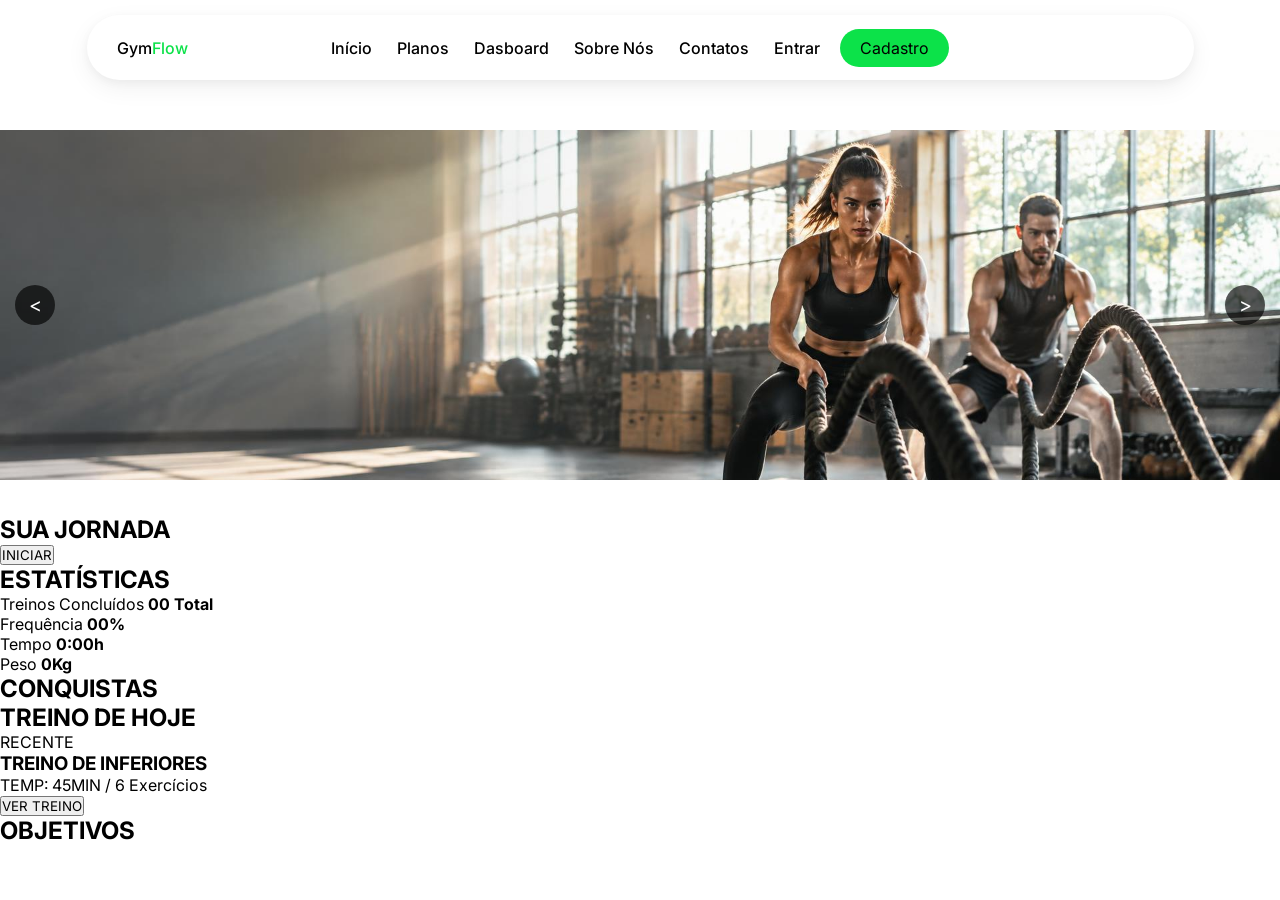
==== index.html @ 6b24e141 "Add files via upload" ====
<!DOCTYPE html>
<html lang="pt-br">
<head>
    <meta charset="UTF-8">
    <meta name="viewport" content="width=device-width, initial-scale=1.0">
    <link rel="stylesheet" href="style.css">
    <title>GymFlow</title>
</head>
<body>
    <header class="container">
        <div class="navbar">

            <div class="logo">
                Gym<span>Flow</span>
            </div>

            <div class="nav-links">
                <ul>
                    <li>Início</li>
                    <li>Planos</li>
                    <li>Dasboard</li>
                    <li>Sobre Nós</li>
                    <li>Contatos</li>

                    <div class="button">
                        <button class="btn" onclick="irPara('login.html')">Entrar</button>
                        <button class="btn-global" onclick="irPara('cadastro.html')">Cadastro</button>
                    </div>
                </ul>
            </div>
        </div>
    </header>

   


<section class="area-carrossel">

    <div class="carrossel">

        <div class="janela-carrossel">

            <div class="faixa-carrossel">

                <!-- BANNER 1 -->
                <article class="slide-carrossel" id="banner1">

                    <img src="Banner 1.jpg" alt="Banner 1">

                    <a href="#banner4" class="seta esquerda">&lt;</a>
                    <a href="#banner2" class="seta direita">&gt;</a>

                </article>

                <!-- BANNER 2 -->
                <article class="slide-carrossel" id="banner2">

                    <img src="Banner 2.jpg" alt="Banner 2">

                    <a href="#banner1" class="seta esquerda">&lt;</a>
                    <a href="#banner3" class="seta direita">&gt;</a>

                </article>

                <!-- BANNER 3 -->
                <article class="slide-carrossel" id="banner3">

                    <img src="Banner 3.jpg" alt="Banner 3">

                    <a href="#banner2" class="seta esquerda">&lt;</a>
                    <a href="#banner4" class="seta direita">&gt;</a>

                </article>

                <!-- BANNER 4 -->
                <article class="slide-carrossel" id="banner4">

                    <img src="Banner 4.jpg" alt="Banner 4">

                    <a href="#banner3" class="seta esquerda">&lt;</a>
                    <a href="#banner1" class="seta direita">&gt;</a>

                </article>

            </div>

        </div>

    </div>

</section>









<main class="area-principal">

    <section class="card-jornada">

        <div class="cabecalho-card">
            <h2>SUA JORNADA</h2>
        </div>

        <div class="conteudo-jornada">

            <div class="linha-progresso">
                <span class="etapa"></span>
                <span class="etapa"></span>
                <span class="etapa"></span>
                <span class="etapa"></span>
                <span class="etapa"></span>
            </div>

            <button class="botao-iniciar">INICIAR</button>

        </div>

    </section>


    <div class="grade-cards">

       
        <section class="card-estatisticas">

            <div class="cabecalho-card">
                <h2>ESTATÍSTICAS</h2>
            </div>

            <div class="conteudo-estatisticas">

                <div class="informacao-estatistica">
                    <span>Treinos Concluídos</span>
                    <strong>00 Total</strong>
                </div>

                <div class="informacao-estatistica">
                    <span>Frequência</span>
                    <strong>00%</strong>
                </div>

                <div class="informacao-estatistica">
                    <span>Tempo</span>
                    <strong>0:00h</strong>
                </div>

                <div class="informacao-estatistica">
                    <span>Peso</span>
                    <strong>0Kg</strong>
                </div>

            </div>

        </section>


       
        <section class="card-conquistas">

            <div class="cabecalho-card">
                <h2>CONQUISTAS</h2>
            </div>

            <div class="conteudo-conquistas">

                <span class="conquista"></span>
                <span class="conquista"></span>
                <span class="conquista"></span>
                <span class="conquista"></span>
                <span class="conquista"></span>
                <span class="conquista"></span>

            </div>

        </section>


        
        <section class="card-treino">

            <div class="cabecalho-card">
                <h2>TREINO DE HOJE</h2>
                <span class="etiqueta-recente">RECENTE</span>
            </div>

            <div class="conteudo-treino">

                <span class="icone-treino"></span>

                <h3>TREINO DE INFERIORES</h3>

                <p>TEMP: 45MIN / 6 Exercícios</p>

                <button class="botao-treino">VER TREINO</button>

            </div>

        </section>


        
        <section class="card-objetivos">

            <div class="cabecalho-card">
                <h2>OBJETIVOS</h2>
            </div>

            <div class="conteudo-objetivos">

            </div>

        </section>

    </div>

</main>








    <script src="script.js"></script>
</body>
</html>
---- style.css ----
@import url('https://fonts.googleapis.com/css2?family=Inter:ital,opsz,wght@0,14..32,100..900;1,14..32,100..900&display=swap');

* {
    margin: 0;
    padding: 0;
    box-sizing: border-box;
    font-family: 'Inter', sans-serif;
}

body {
    background-color: white;
}

.container {
    width: 100%;
    padding: 15px 25px;
    white-space: nowrap;
}

/* BARRA DE NAVEGAÇÃO*/

.navbar {
    width: 90%;
    justify-content: center;
    max-width: 1200px;
    min-height: 65px;
    margin: 0 auto;
    padding: 10px 30px;
    display: grid;
    grid-template-columns: 1fr auto 1fr;
    background-color: white;
    align-items: center;
    border: none;
    border-radius: 40px;   
    box-shadow:
        0 3px 10px rgba(0, 0, 0, 0.04),
        0 8px 25px rgba(0, 0, 0, 0.06);
    gap: 30px;

}

.nav-links {
    justify-self: center;
}

.nav-links ul {
    display: flex;
    justify-content: center;
    align-items: center;
    gap: 25px;
    list-style: none;
    font-weight: 500;
    cursor: pointer;
    margin: 0;
    padding: 0;
}

.nav-links a {
    text-decoration: none;
    color: black;
}

.logo {
    font-weight: 500;
    justify-self: start;
    margin: 0;
}

.logo span {
    color: #0ce249;
}

.button {
    display: flex;
    align-items: center;
    justify-self: end;
    gap: 20px;
}

.btn {
    border: none;
    background-color: white;
    font-size: 16px;
    font-weight: 500;
    cursor: pointer;
}

.btn-global {
    background-color: #0ce249;
    border: none;
    padding: 9px 20px;
    border-radius: 20px;
    font-size: 16px;
    cursor: pointer;
}

/* TABLETS */
@media (max-width: 992px) {

    .navbar {
        width: 94%;
        padding: 10px 18px;
    }

    .nav-links ul {
        gap: 15px;
        font-size: 14px;
    }

    .button {
        gap: 12px;
    }

    .btn,
    .btn-global {
        font-size: 14px;
    }

}

/* MOBILE */
@media (max-width: 768px) {

    .navbar {
        width: 95%;
        grid-template-columns: 1fr auto;
        gap: 10px;
        padding: 12px 16px;
    }

    .nav-links {
        grid-column: 1 / -1;
        grid-row: 2;
        width: 100%;
    }

    .nav-links ul {
        justify-content: center;
        flex-wrap: wrap;
        gap: 15px;
        font-size: 13px;
    }

    .button {
        grid-column: 2;
        grid-row: 1;
        gap: 10px;
    }

    .btn,
    .btn-global {
        font-size: 13px;
    }

    .btn-global {
        padding: 8px 14px;
    }

}



/* CARROSEL */

.area-carrossel {
    width: 100%;
    max-width: none;
    margin: 0;
    padding: 0;
    box-sizing: border-box;
}


.carrossel {
    width: 100%;
    max-width: none;
    height: 350px;
    margin: 35px 0;
    padding: 0;
    position: relative;
    overflow: hidden;
    box-sizing: border-box;
}


.janela-carrossel {
    width: 100%;
    height: 100%;

    margin: 0;
    padding: 0;

    overflow-x: auto;
    overflow-y: hidden;

    scroll-snap-type: x mandatory;
    scroll-behavior: smooth;

    scrollbar-width: none;
    box-sizing: border-box;
}

.janela-carrossel::-webkit-scrollbar {
    display: none;
}



.faixa-carrossel {
    display: flex;
    flex-flow: row nowrap;

    width: 100%;
    height: 100%;

    gap: 0;

    margin: 0;
    padding: 0;

    box-sizing: border-box;
}



.slide-carrossel {
    position: relative;

    flex: 0 0 100%;
    min-width: 100%;

    height: 100%;

    margin: 0;
    padding: 0;

    scroll-snap-align: start;

    box-sizing: border-box;
}



.slide-carrossel img {
    display: block;

    width: 100%;
    height: 100%;

    margin: 0;
    padding: 0;

    object-fit: cover;
    object-position: center 5%;

    box-sizing: border-box;
}


.seta {
    position: absolute;

    top: 50%;
    transform: translateY(-50%);

    width: 40px;
    height: 40px;

    display: flex;
    align-items: center;
    justify-content: center;

    border-radius: 50%;

    background: rgba(0, 0, 0, 0.65);

    color: #FFFFFF;
    text-decoration: none;

    font-size: 20px;

    z-index: 2;
}

.esquerda {
    left: 15px;
}

.direita {
    right: 15px;
}



@media screen and (max-width: 768px) {

    .carrossel {
        height: 260px;
        margin: 25px 0;
    }

}



@media screen and (max-width: 480px) {

    .carrossel {
        height: 200px;
        margin: 20px 0;

        border-radius: 0;
    }

    .seta {
        width: 32px;
        height: 32px;

        font-size: 16px;
    }

    .esquerda {
        left: 10px;
    }

    .direita {
        right: 10px;
    }

}
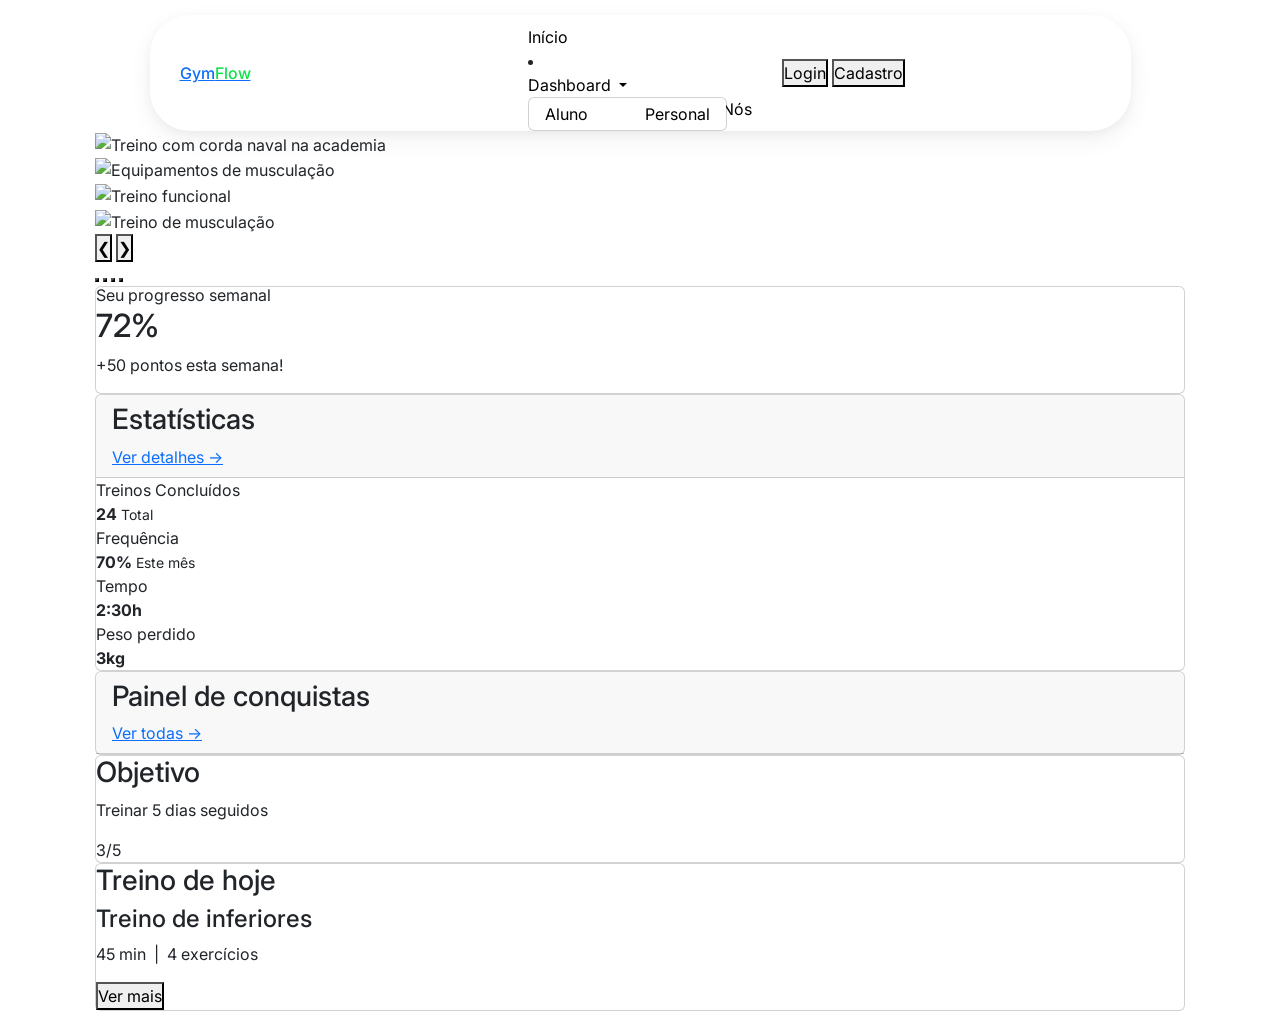
==== commit 08cf9a86: "Refactor index.html for improved structure and styling Updated HTML structure and added Bootstrap li" ====
--- a/index.html
+++ b/index.html
@@ -1,88 +1,115 @@
 <!DOCTYPE html>
-<html lang="pt-br">
+<html lang="pt-BR">
 <head>
-    <meta charset="UTF-8">
-    <meta name="viewport" content="width=device-width, initial-scale=1.0">
-    <link rel="stylesheet" href="style.css">
-    <title>GymFlow</title>
+  <meta charset="UTF-8" />
+  <meta name="viewport" content="width=device-width, initial-scale=1.0" />
+  <title>GymFlow</title>
+  <link rel="preconnect" href="https://fonts.googleapis.com">
+  <link rel="preconnect" href="https://fonts.gstatic.com" crossorigin>
+  <link href="https://cdn.jsdelivr.net/npm/bootstrap@5.0.2/dist/css/bootstrap.min.css" rel="stylesheet" integrity="sha384-EVSTQN3/azprG1Anm3QDgpJLIm9Nao0Yz1ztcQTwFspd3yD65VohhpuuCOmLASjC" crossorigin="anonymous">
+  <link href="https://fonts.googleapis.com/css2?family=Inter:wght@400;500;600;700&display=swap" rel="stylesheet">
+  <script src="https://cdn.jsdelivr.net/npm/bootstrap@5.0.2/dist/js/bootstrap.bundle.min.js" integrity="sha384-MrcW6ZMFYlzcLA8Nl+NtUVF0sA7MsXsP1UyJoMp4YLEuNSfAP+JcXn/tWtIaxVXM" crossorigin="anonymous"></script>
+  <link rel="stylesheet" href="style.css"/>
 </head>
 <body>
-    <header class="container">
-        <div class="navbar">
-
-            <div class="logo">
-                Gym<span>Flow</span>
-            </div>
-
-            <div class="nav-links">
-                <ul>
-                    <li>Início</li>
-                    <li>Planos</li>
-                    <li>Dasboard</li>
-                    <li>Sobre Nós</li>
-                    <li>Contatos</li>
-
-                    <div class="button">
-                        <button class="btn" onclick="irPara('login.html')">Entrar</button>
-                        <button class="btn-global" onclick="irPara('cadastro.html')">Cadastro</button>
-                    </div>
-                </ul>
-            </div>
+  <div class="container">
+    
+    <header class="navbar">
+      <a href="#" class="logo">Gym<span>Flow</span></a>
+            <nav class="nav-links" id="navLinks">
+
+                <a href="#" class="active">Início</a>
+
+                <li class="nav-item dropdown">
+                    <a class="nav-link dropdown-toggle"
+                    href="#"
+                    id="navbarDropdownMenuLink"
+                    role="button"
+                    data-bs-toggle="dropdown"
+                    aria-expanded="false">
+                        Dashboard
+                    </a>
+
+                    <ul class="dropdown-menu list-unstyled" aria-labelledby="navbarDropdownMenuLink">
+                        <li>
+                            <a class="dropdown-item" href="#">Aluno</a>
+                        </li>
+
+                        <li>
+                            <a class="dropdown-item" href="#">Personal</a>
+                        </li>
+                    </ul>
+                </li>
+
+                <a href="#">Progresso</a>
+                <a href="#">Contato</a>
+                <a href="#">Sobre Nós</a>
+
+            </nav>
+      
+     
+
+      <div class="tabs">
+            <button type="button" class="tab-btn active" id="loginTab">
+                Login
+            </button>
+
+            <button type="button" class="tab-btn" id="cadastroTab">
+                Cadastro
+            </button>
+      </div>
+
+
+    </header>
+
+    <section class="banner-section" aria-label="Destaques">
+
+    <div class="carousel">
+
+        <div class="carousel-track" id="carouselTrack">
+
+            <div class="carousel-slide">
+                <img src="https://images.unsplash.com/photo-1517836357463-d25dfeac3438?auto=format&fit=crop&w=1400&q=80"
+                    alt="Treino com corda naval na academia">
+            </div>
+
+            <div class="carousel-slide">
+                <img src="https://images.unsplash.com/photo-1534438327276-14e5300c3a48?auto=format&fit=crop&w=1400&q=80"
+                    alt="Equipamentos de musculação">
+            </div>
+
+            <div class="carousel-slide">
+                <img src="https://images.unsplash.com/photo-1571019614242-c5c5dee9f50b?auto=format&fit=crop&w=1400&q=80"
+                    alt="Treino funcional">
+            </div>
+
+            <div class="carousel-slide">
+                <img src="https://images.unsplash.com/photo-1581009146145-b5ef050c2e1e?auto=format&fit=crop&w=1400&q=80"
+                    alt="Treino de musculação">
+            </div>
+
         </div>
-    </header>
-
-   
-
-
-<section class="area-carrossel">
-
-    <div class="carrossel">
-
-        <div class="janela-carrossel">
-
-            <div class="faixa-carrossel">
-
-                <!-- BANNER 1 -->
-                <article class="slide-carrossel" id="banner1">
-
-                    <img src="Banner 1.jpg" alt="Banner 1">
-
-                    <a href="#banner4" class="seta esquerda">&lt;</a>
-                    <a href="#banner2" class="seta direita">&gt;</a>
-
-                </article>
-
-                <!-- BANNER 2 -->
-                <article class="slide-carrossel" id="banner2">
-
-                    <img src="Banner 2.jpg" alt="Banner 2">
-
-                    <a href="#banner1" class="seta esquerda">&lt;</a>
-                    <a href="#banner3" class="seta direita">&gt;</a>
-
-                </article>
-
-                <!-- BANNER 3 -->
-                <article class="slide-carrossel" id="banner3">
-
-                    <img src="Banner 3.jpg" alt="Banner 3">
-
-                    <a href="#banner2" class="seta esquerda">&lt;</a>
-                    <a href="#banner4" class="seta direita">&gt;</a>
-
-                </article>
-
-                <!-- BANNER 4 -->
-                <article class="slide-carrossel" id="banner4">
-
-                    <img src="Banner 4.jpg" alt="Banner 4">
-
-                    <a href="#banner3" class="seta esquerda">&lt;</a>
-                    <a href="#banner1" class="seta direita">&gt;</a>
-
-                </article>
-
-            </div>
+
+        
+        <button class="carousel-btn prev" id="prevBtn" aria-label="Slide anterior">
+            &#10094;
+        </button>
+
+       
+        <button class="carousel-btn next" id="nextBtn" aria-label="Próximo slide">
+            &#10095;
+        </button>
+
+        
+        <div class="carousel-dots" id="carouselDots">
+
+            <button class="dot active" data-index="0" aria-label="Ir para slide 1"></button>
+
+            <button class="dot" data-index="1" aria-label="Ir para slide 2"></button>
+
+            <button class="dot" data-index="2" aria-label="Ir para slide 3"></button>
+
+            <button class="dot" data-index="3" aria-label="Ir para slide 4"></button>
 
         </div>
 
@@ -90,143 +117,106 @@
 
 </section>
 
-
-
-
-
-
-
-
-
-<main class="area-principal">
-
-    <section class="card-jornada">
-
-        <div class="cabecalho-card">
-            <h2>SUA JORNADA</h2>
-        </div>
-
-        <div class="conteudo-jornada">
-
-            <div class="linha-progresso">
-                <span class="etapa"></span>
-                <span class="etapa"></span>
-                <span class="etapa"></span>
-                <span class="etapa"></span>
-                <span class="etapa"></span>
-            </div>
-
-            <button class="botao-iniciar">INICIAR</button>
-
-        </div>
-
-    </section>
-
-
-    <div class="grade-cards">
-
+    
+    <main class="dashboard-content">
+      
+      <section class="top-grid">
+        
+        <article class="card card-green">
+          <p class="card-subtitle">Seu progresso semanal</p>
+          <h2 class="big-stat">72%</h2>
+          <div class="progress-bar-bg light">
+            <div class="progress-bar-fill white" style="width: 72%;"></div>
+          </div>
+          <p class="card-footer-text">+50 pontos esta semana!</p>
+        </article>
+
+        <article class="card card-white">
+          <div class="card-header">
+            <h3>Estatísticas</h3>
+            <a href="#" class="link-green">Ver detalhes &rarr;</a>
+          </div>
+          <div class="stats-grid">
+            <div class="stat-box">
+              <span class="stat-label">Treinos Concluídos</span>
+              <div class="stat-value-row">
+                <strong>24</strong>
+                <small>Total</small>
+              </div>
+            </div>
+            <div class="stat-box">
+              <span class="stat-label">Frequência</span>
+              <div class="stat-value-row">
+                <strong>70%</strong>
+                <small>Este mês</small>
+              </div>
+            </div>
+            <div class="stat-box">
+              <span class="stat-label">Tempo</span>
+              <div class="stat-value-row">
+                <strong>2:30h</strong>
+              </div>
+            </div>
+            <div class="stat-box">
+              <span class="stat-label">Peso perdido</span>
+              <div class="stat-value-row">
+                <strong>3kg</strong>
+              </div>
+            </div>
+          </div>
+        </article>
+
+      
+        <article class="card card-white">
+          <div class="card-header">
+            <h3>Painel de conquistas</h3>
+            <a href="#" class="link-green">Ver todas &rarr;</a>
+          </div>
+          <div class="badges-grid">
+            <div class="badge-circle" title="Conquista 1"></div>
+            <div class="badge-circle" title="Conquista 2"></div>
+            <div class="badge-circle" title="Conquista 3"></div>
+            <div class="badge-circle" title="Conquista 4"></div>
+            <div class="badge-circle" title="Conquista 5"></div>
+            <div class="badge-circle" title="Conquista 6"></div>
+          </div>
+        </article>
+      </section>
+
+      
+      <section class="bottom-grid">
        
-        <section class="card-estatisticas">
-
-            <div class="cabecalho-card">
-                <h2>ESTATÍSTICAS</h2>
-            </div>
-
-            <div class="conteudo-estatisticas">
-
-                <div class="informacao-estatistica">
-                    <span>Treinos Concluídos</span>
-                    <strong>00 Total</strong>
+        <article class="card card-white objective-card">
+          <h3>Objetivo</h3>
+          <div class="objective-body">
+            <div class="objective-icon-box"></div>
+            <div class="objective-info">
+              <p>Treinar 5 dias seguidos</p>
+              <div class="objective-progress-row">
+                <div class="progress-bar-bg gray">
+                  <div class="progress-bar-fill green" style="width: 60%;"></div>
                 </div>
-
-                <div class="informacao-estatistica">
-                    <span>Frequência</span>
-                    <strong>00%</strong>
-                </div>
-
-                <div class="informacao-estatistica">
-                    <span>Tempo</span>
-                    <strong>0:00h</strong>
-                </div>
-
-                <div class="informacao-estatistica">
-                    <span>Peso</span>
-                    <strong>0Kg</strong>
-                </div>
-
-            </div>
-
-        </section>
-
-
-       
-        <section class="card-conquistas">
-
-            <div class="cabecalho-card">
-                <h2>CONQUISTAS</h2>
-            </div>
-
-            <div class="conteudo-conquistas">
-
-                <span class="conquista"></span>
-                <span class="conquista"></span>
-                <span class="conquista"></span>
-                <span class="conquista"></span>
-                <span class="conquista"></span>
-                <span class="conquista"></span>
-
-            </div>
-
-        </section>
-
-
-        
-        <section class="card-treino">
-
-            <div class="cabecalho-card">
-                <h2>TREINO DE HOJE</h2>
-                <span class="etiqueta-recente">RECENTE</span>
-            </div>
-
-            <div class="conteudo-treino">
-
-                <span class="icone-treino"></span>
-
-                <h3>TREINO DE INFERIORES</h3>
-
-                <p>TEMP: 45MIN / 6 Exercícios</p>
-
-                <button class="botao-treino">VER TREINO</button>
-
-            </div>
-
-        </section>
-
-
-        
-        <section class="card-objetivos">
-
-            <div class="cabecalho-card">
-                <h2>OBJETIVOS</h2>
-            </div>
-
-            <div class="conteudo-objetivos">
-
-            </div>
-
-        </section>
-
-    </div>
-
-</main>
-
-
-
-
-
-
-
-
-    <script src="script.js"></script>
+                <span class="fraction">3/5</span>
+              </div>
+            </div>
+          </div>
+        </article>
+
+     
+        <article class="card card-white today-workout-card">
+          <h3>Treino de hoje</h3>
+          <div class="workout-banner">
+            <div class="workout-details">
+              <h4>Treino de inferiores</h4>
+              <p>45 min &nbsp;|&nbsp; 4 exercícios</p>
+            </div>
+            <button class="btn-ver-mais">Ver mais</button>
+          </div>
+        </article>
+      </section>
+    </main>
+  </div>
+
+  <script src="script.js"></script>
 </body>
-</html>+</html>
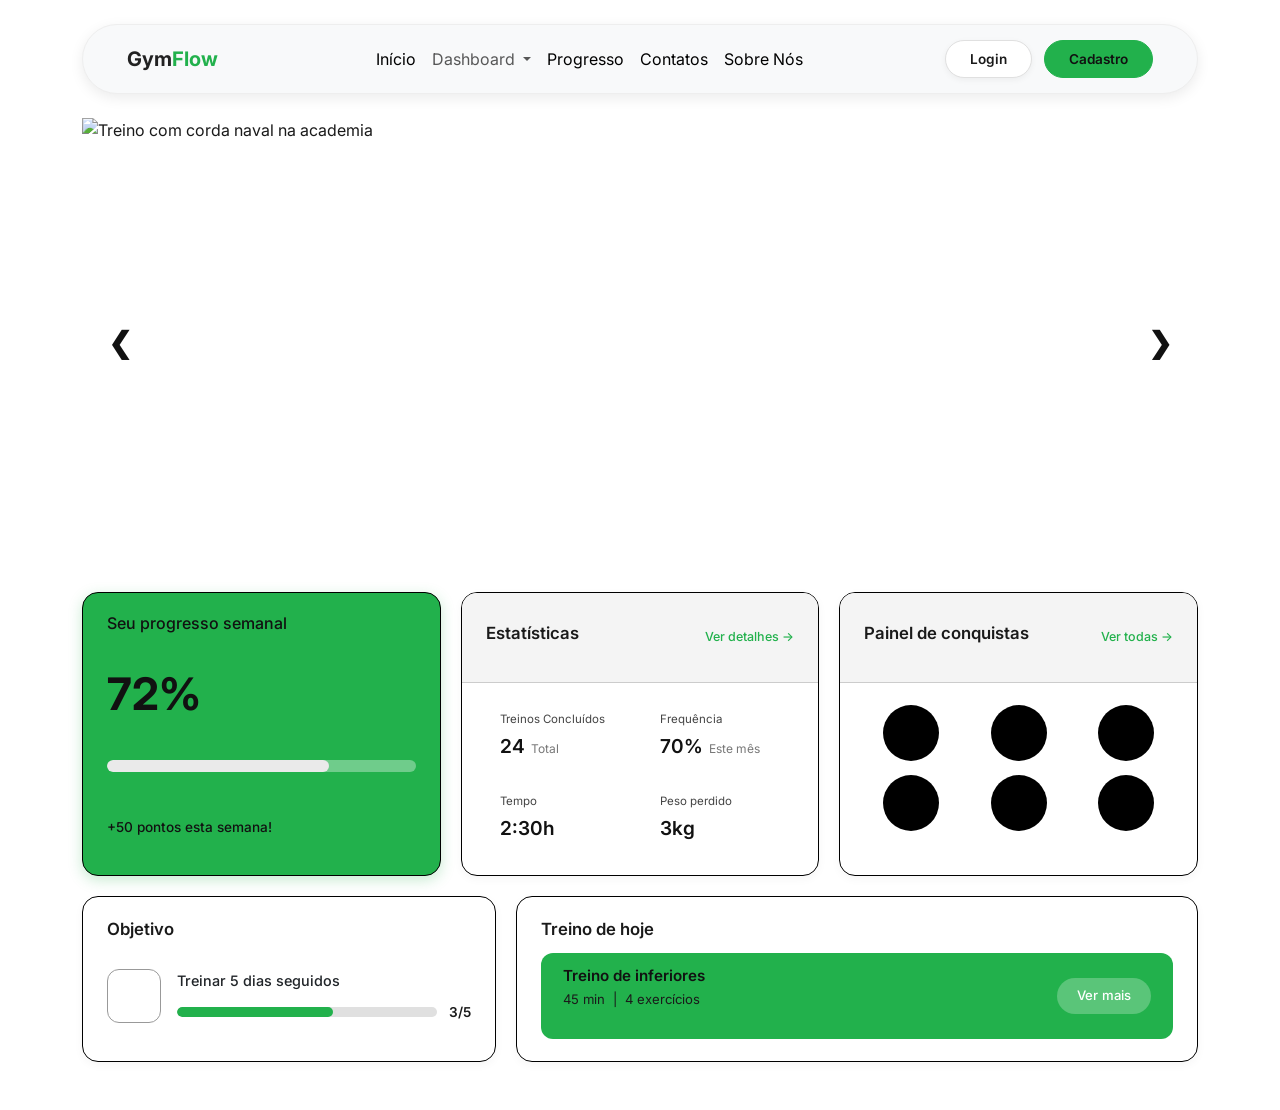
==== commit 9d64da2b: "Update index.html" ====
--- a/index.html
+++ b/index.html
@@ -1,4 +1,4 @@
-<!DOCTYPE html>
+  <!DOCTYPE html>
 <html lang="pt-BR">
 <head>
   <meta charset="UTF-8" />
@@ -13,53 +13,47 @@
 </head>
 <body>
   <div class="container">
-    
-    <header class="navbar">
-      <a href="#" class="logo">Gym<span>Flow</span></a>
-            <nav class="nav-links" id="navLinks">
-
-                <a href="#" class="active">Início</a>
-
-                <li class="nav-item dropdown">
-                    <a class="nav-link dropdown-toggle"
-                    href="#"
-                    id="navbarDropdownMenuLink"
-                    role="button"
-                    data-bs-toggle="dropdown"
-                    aria-expanded="false">
-                        Dashboard
-                    </a>
-
-                    <ul class="dropdown-menu list-unstyled" aria-labelledby="navbarDropdownMenuLink">
-                        <li>
-                            <a class="dropdown-item" href="#">Aluno</a>
-                        </li>
-
-                        <li>
-                            <a class="dropdown-item" href="#">Personal</a>
-                        </li>
-                    </ul>
-                </li>
-
-                <a href="#">Progresso</a>
-                <a href="#">Contato</a>
-                <a href="#">Sobre Nós</a>
-
-            </nav>
-      
-     
-
-      <div class="tabs">
-            <button type="button" class="tab-btn active" id="loginTab">
-                Login
+      <nav class="navbar navbar-expand-lg navbar-light bg-light">
+          <div class="container-fluid">
+            <a class="navbar-brand" href="#">
+                Gym<span>Flow</span>
+            </a>
+            <button class="navbar-toggler" type="button" data-bs-toggle="collapse" data-bs-target="#navbarNavDropdown" aria-controls="navbarNavDropdown" aria-expanded="false" aria-label="Toggle navigation">
+              <span class="navbar-toggler-icon"></span>
             </button>
-
-            <button type="button" class="tab-btn" id="cadastroTab">
-                Cadastro
-            </button>
-      </div>
-
-
+            <div class="collapse navbar-collapse" id="navbarNavDropdown">
+              <ul class="navbar-nav mx-auto">
+                <li class="nav-item">
+                  <a class="nav-link active" aria-current="page" href="#">Início</a>
+                </li>
+                 <li class="nav-item dropdown">
+                  <a class="nav-link dropdown-toggle" href="#" id="navbarDropdownMenuLink" role="button" data-bs-toggle="dropdown" aria-expanded="false">
+                    Dashboard
+                  </a>
+                  <ul class="dropdown-menu" aria-labelledby="navbarDropdownMenuLink">
+                    <li><a class="dropdown-item" href="#">Aluno</a></li>
+                    <li><a class="dropdown-item" href="#">Personal</a></li>
+                  </ul>
+                </li>
+                <li class="nav-item">
+                  <a class="nav-link active" aria-current="page" href="#">Progresso</a>
+                </li>
+                <li class="nav-item">
+                  <a class="nav-link active" aria-current="page" href="#">Contatos</a>
+                </li>
+                <li class="nav-item">
+                  <a class="nav-link active" aria-current="page" href="#">Sobre Nós</a>
+                </li>
+              </ul>
+
+              <div class="nav-buttons">
+                  <a href="login.html" class="btn btn-login">Login</a>
+                  <a href="cadastro.html" class="btn btn-signup">Cadastro</a>
+              </div>
+
+            </div>
+          </div>
+        </nav>
     </header>
 
     <section class="banner-section" aria-label="Destaques">
@@ -220,3 +214,4 @@
   <script src="script.js"></script>
 </body>
 </html>
+    
--- a/style.css
+++ b/style.css
@@ -1,330 +1,584 @@
 @import url('https://fonts.googleapis.com/css2?family=Inter:ital,opsz,wght@0,14..32,100..900;1,14..32,100..900&display=swap');
 
 * {
+    padding: 0;
     margin: 0;
-    padding: 0;
     box-sizing: border-box;
     font-family: 'Inter', sans-serif;
 }
 
+:root {
+    --primary-green: #22b14c;
+    --dark-green: #18963d;
+    --text-dark: #1a1a1a;
+    --text-muted: #666666;
+    --bg-page: #ffffff;
+    --bg-start: #e2e2e2;
+    --shadow-soft: 0 4px 12px rgba(0, 0, 0, 0.08);
+}
+
+* {
+  margin: 0;
+  padding: 0;
+  box-sizing: border-box;
+  font-family: 'Inter', sans-serif;
+}
+
 body {
-    background-color: white;
+    background-color: var(--bg-page);
+    color: var(--text-dark);
+    padding: 24px 16px 48px;
 }
 
 .container {
-    width: 100%;
-    padding: 15px 25px;
-    white-space: nowrap;
-}
-
-/* BARRA DE NAVEGAÇÃO*/
+    max-width: 1140px;
+    margin: 0 auto;
+}
 
 .navbar {
-    width: 90%;
-    justify-content: center;
-    max-width: 1200px;
-    min-height: 65px;
-    margin: 0 auto;
-    padding: 10px 30px;
-    display: grid;
-    grid-template-columns: 1fr auto 1fr;
-    background-color: white;
+    display: flex;
     align-items: center;
-    border: none;
-    border-radius: 40px;   
-    box-shadow:
-        0 3px 10px rgba(0, 0, 0, 0.04),
-        0 8px 25px rgba(0, 0, 0, 0.06);
-    gap: 30px;
-
-}
+    justify-content: space-between;
+    background: #ffffff;
+    padding: 14px 32px;
+    border-radius: 50px;
+    border: 1px solid #eeeeee;
+    box-shadow: 0 4px 14px rgba(0, 0, 0, 0.08);
+    margin-bottom: 24px;
+    margin-bottom: 24px;
+    flex-wrap: wrap;
+    gap: 16px;
+    
+}
+
+.navbar .logo,
+.navbar .logo:link,
+.navbar .logo:visited,
+.navbar .logo:hover,
+.navbar .logo:active {
+    text-decoration: none !important;
+    border-bottom: none !important;
+    box-shadow: none !important;
+    color: var(--text-dark);
+    font-weight: 700;
+}
+
+.navbar .logo span {
+    color: var(--primary-green);
+}
+
 
 .nav-links {
-    justify-self: center;
-}
-
-.nav-links ul {
-    display: flex;
-    justify-content: center;
+    display: flex;
     align-items: center;
     gap: 25px;
+}
+
+.nav-links > a,
+.nav-links .nav-link {
+    text-decoration: none;
+    color: var(--text-dark);
+    font-size: 15px;
+}
+
+
+.nav-links .nav-item {
     list-style: none;
-    font-weight: 500;
+    position: relative;
+}
+
+.nav-links .dropdown-menu {
+    min-width: 160px;
+    margin-top: 8px;
+    padding: 8px 0;
+    border: none;
+    border-radius: 10px;
+    box-shadow: 0 8px 20px rgba(0, 0, 0, 0.10);
+    background: white;
+}
+
+.nav-links .dropdown-item {
+    padding: 10px 16px;
+    color: var(--text-dark);
+    text-decoration: none;
+}
+
+.nav-links .dropdown-item:hover {
+    background: #f1f8f3;
+    color: var(--primary-green);
+}
+
+.nav-links a:hover,
+.nav-links a:active {
+    color: var(--primary-green);
+}
+
+.navbar-brand {
+    font-weight: 700;
+    color: #222222;
+}
+
+.navbar-brand span {
+    color: var(--primary-green);
+}
+
+.auth-buttons {
+  display: flex;
+  gap: 12px;
+}
+
+.nav-buttons {
+    display: flex;
+    align-items: center;
+    gap: 12px;
+}
+
+.btn {
+    padding: 8px 24px;
+    border-radius: 25px;
+    font-size: 0.85rem;
+    font-weight: 600;
     cursor: pointer;
-    margin: 0;
-    padding: 0;
-}
-
-.nav-links a {
+    transition: all 0.2s ease;
     text-decoration: none;
-    color: black;
-}
-
-.logo {
-    font-weight: 500;
-    justify-self: start;
-    margin: 0;
-}
-
-.logo span {
-    color: #0ce249;
-}
-
-.button {
+}
+
+
+.btn-login {
+    background: #ffffff;
+    color: var(--text-dark);
+    border: 1px solid #e0e0e0;
+    box-shadow: 0 2px 6px rgba(0, 0, 0, 0.05);
+}
+
+.btn-login:hover {
+    background: #f7f7f7;
+}
+
+.btn-signup {
+    background: var(--primary-green);
+    color: #111111;
+    border: 1px solid var(--primary-green);
+}
+
+.btn-signup:hover {
+    background: var(--dark-green);
+    color: #ffffff;
+}
+
+.banner-section {
+  margin-bottom: 24px;
+}
+
+.carousel {
+    position: relative;
+    overflow: hidden;
+    width: 100%;
+}
+
+.carousel-track {
+    display: flex;
+    width: 100%;
+    transition: transform 0.5s ease-in-out;
+}
+
+.carousel-slide {
+    min-width: 100%;
+    flex: 0 0 100%;
+}
+
+.carousel-slide img {
+    width: 100%;
+    height: 450px;
+    display: block;
+    object-fit: cover;
+    object-position: center 32%;
+}
+
+.carousel-btn {
+  position: absolute;
+  top: 50%;
+  transform: translateY(-50%);
+  background: transparent;
+  border: none;
+  color: #111111;
+  font-size: 1.8rem;
+  font-weight: bold;
+  cursor: pointer;
+  padding: 10px 16px;
+  z-index: 10;
+  transition: opacity 0.2s, transform 0.2s;
+  text-shadow: 0 0 8px rgba(255, 255, 255, 0.7);
+}
+
+.carousel-btn:hover {
+  transform: translateY(-50%) scale(1.15);
+}
+
+.carousel-btn.prev {
+  left: 10px;
+}
+
+.carousel-btn.next {
+  right: 10px;
+}
+
+.carousel-dots {
+  position: absolute;
+  bottom: 12px;
+  left: 50%;
+  transform: translateX(-50%);
+  display: flex;
+  gap: 8px;
+  z-index: 10;
+}
+
+.dot {
+  width: 9px;
+  height: 9px;
+  border-radius: 50%;
+  border: none;
+  background-color: rgba(255, 255, 255, 0.5);
+  cursor: pointer;
+  transition: background-color 0.3s, transform 0.2s;
+}
+
+.dot.active {
+  background-color: #ffffff;
+  transform: scale(1.15);
+}
+
+
+.dashboard-content {
+  display: flex;
+  flex-direction: column;
+  gap: 20px;
+}
+
+.top-grid {
+  display: grid;
+  grid-template-columns: repeat(3, 1fr);
+  gap: 20px;
+}
+
+.bottom-grid {
+  display: grid;
+  grid-template-columns: 1fr 1.65fr;
+  gap: 20px;
+}
+
+.card {
+  border: 1px solid #000000;
+  border-radius: 16px;
+  padding: 22px 24px;
+}
+
+.card-white {
+    background-color: #ffffff;
+    border: 1px solid #000000;
+    box-shadow: 0 3px 10px rgba(0, 0, 0, 0.04);
+    overflow: hidden;
+}
+
+.card-header {
     display: flex;
     align-items: center;
-    justify-self: end;
-    gap: 20px;
-}
-
-.btn {
-    border: none;
-    background-color: white;
-    font-size: 16px;
-    font-weight: 500;
-    cursor: pointer;
-}
-
-.btn-global {
-    background-color: #0ce249;
-    border: none;
-    padding: 9px 20px;
+    justify-content: space-between;
+
+    margin: -22px -24px 18px;
+    padding: 0 24px;
+    height: 90px;
+
+    background-color: #f4f4f4;
+    border-bottom: 1px solid #cccccc;
+
+    border-radius: 16px 16px 0 0;
+    box-sizing: border-box;
+}
+
+.card h3 {
+  font-size: 1.05rem;
+  font-weight: 600;
+  color: var(--text-dark);
+}
+
+.link-green {
+  font-size: 0.78rem;
+  color: var(--primary-green);
+  text-decoration: none;
+  font-weight: 500;
+}
+
+.link-green:hover {
+  text-decoration: underline;
+}
+
+.card-green {
+  background-color: var(--primary-green);
+  color: #111111;
+  display: flex;
+  flex-direction: column;
+  justify-content: space-between;
+  box-shadow: 0 4px 14px rgba(34, 177, 76, 0.25);
+}
+
+.card-subtitle {
+  font-size: 1rem;
+  font-weight: 500;
+}
+
+.big-stat {
+  font-size: 2.8rem;
+  font-weight: 700;
+  margin: 8px 0 14px;
+  line-height: 1;
+}
+
+.progress-bar-bg {
+  width: 100%;
+  height: 12px;
+  border-radius: 999px;
+  overflow: hidden;
+}
+
+.progress-bar-bg.light {
+  background-color: rgba(255, 255, 255, 0.35);
+}
+
+.progress-bar-fill.white {
+  height: 100%;
+  background-color: #eaeaea;
+  border-radius: 999px;
+}
+
+.card-footer-text {
+  font-size: 0.85rem;
+  margin-top: 16px;
+  font-weight: 500;
+}
+
+
+.stats-grid {
+  display: grid;
+  grid-template-columns: repeat(2, 1fr);
+  gap: 12px;
+}
+
+.stat-box {
+  background-color: var(--bg-stat);
+  border-radius: 10px;
+  padding: 10px 14px;
+}
+
+.stat-label {
+  display: block;
+  font-size: 0.72rem;
+  color: #444444;
+  margin-bottom: 4px;
+}
+
+.stat-value-row {
+  display: flex;
+  align-items: baseline;
+  gap: 6px;
+}
+
+.stat-value-row strong {
+  font-size: 1.2rem;
+  font-weight: 600;
+  color: #111111;
+}
+
+.stat-value-row small {
+  font-size: 0.75rem;
+  color: #777777;
+}
+
+
+.badges-grid {
+  display: grid;
+  grid-template-columns: repeat(3, 1fr);
+  gap: 14px;
+  justify-items: center;
+  align-items: center;
+  padding-top: 4px;
+}
+
+.badge-circle {
+  width: 56px;
+  height: 56px;
+  border-radius: 50%;
+  background-color: black;
+  transition: transform 0.2s, background-color 0.2s;
+}
+
+.badge-circle:hover {
+  transform: scale(1.06);
+  background-color: #d5d5d5;
+}
+
+
+.objective-card h3 {
+  margin-bottom: 14px;
+}
+
+.objective-body {
+  display: flex;
+  align-items: center;
+  gap: 16px;
+}
+
+.objective-icon-box {
+  width: 54px;
+  height: 54px;
+  border: 1.5px solid #999999;
+  border-radius: 12px;
+  flex-shrink: 0;
+}
+
+.objective-info {
+  flex: 1;
+}
+
+.objective-info p {
+  font-size: 0.9rem;
+  font-weight: 500;
+  margin-bottom: 10px;
+}
+
+.objective-progress-row {
+  display: flex;
+  align-items: center;
+  gap: 12px;
+}
+
+.progress-bar-bg.gray {
+  background-color: #e0e0e0;
+  height: 10px;
+}
+
+.progress-bar-fill.green {
+  height: 100%;
+  background-color: var(--primary-green);
+  border-radius: 999px;
+}
+
+.fraction {
+  font-size: 0.85rem;
+  font-weight: 600;
+  color: var(--text-dark);
+}
+
+
+.today-workout-card h3 {
+  margin-bottom: 14px;
+}
+
+.workout-banner {
+  background-color: var(--primary-green);
+  border-radius: 12px;
+  padding: 14px 22px;
+  display: flex;
+  align-items: center;
+  justify-content: space-between;
+  gap: 16px;
+}
+
+.workout-details h4 {
+  font-size: 0.95rem;
+  font-weight: 600;
+  color: #111111;
+  margin-bottom: 4px;
+}
+
+.workout-details p {
+  font-size: 0.82rem;
+  color: #1a1a1a;
+}
+
+.btn-ver-mais {
+  background-color: rgba(255, 255, 255, 0.25);
+  color: #ffffff;
+  border: none;
+  padding: 8px 20px;
+  border-radius: 20px;
+  font-size: 0.82rem;
+  font-weight: 500;
+  cursor: pointer;
+  transition: background-color 0.2s;
+}
+
+.btn-ver-mais:hover {
+  background-color: rgba(255, 255, 255, 0.4);
+}
+
+.objective-body {
+    display: flex;
+    align-items: center;
+    gap: 16px;
+}
+
+.objective-info {
+    flex: 1;
+}
+
+.workout-banner {
+    display: flex;
+    align-items: center;
+    justify-content: space-between;
+}
+
+.objective-card,
+.today-workout-card {
+    display: flex;
+    flex-direction: column;
+}
+
+.objective-body,
+.workout-banner {
+    margin-top: auto;
+    margin-bottom: auto;
+}
+
+@media (max-width: 960px) {
+  .top-grid {
+    grid-template-columns: 1fr;
+  }
+
+  .bottom-grid {
+    grid-template-columns: 1fr;
+  }
+
+  .navbar {
     border-radius: 20px;
-    font-size: 16px;
-    cursor: pointer;
-}
-
-/* TABLETS */
-@media (max-width: 992px) {
-
-    .navbar {
-        width: 94%;
-        padding: 10px 18px;
-    }
-
-    .nav-links ul {
-        gap: 15px;
-        font-size: 14px;
-    }
-
-    .button {
+    justify-content: center;
+    text-align: center;
+  }
+}
+
+@media (max-width: 540px) {
+  .carousel {
+    height: 200px;
+  }
+
+  .workout-banner {
+    flex-direction: column;
+    align-items: flex-start;
+  }
+
+  .btn-ver-mais {
+    width: 100%;
+    text-align: center;
+  }
+}
+
+@media (max-width: 991px) {
+    .nav-buttons {
+        display: flex;
+        justify-content: center;
+        align-items: center;
         gap: 12px;
-    }
-
-    .btn,
-    .btn-global {
-        font-size: 14px;
-    }
-
-}
-
-/* MOBILE */
-@media (max-width: 768px) {
-
-    .navbar {
-        width: 95%;
-        grid-template-columns: 1fr auto;
-        gap: 10px;
-        padding: 12px 16px;
-    }
-
-    .nav-links {
-        grid-column: 1 / -1;
-        grid-row: 2;
+        margin-top: 15px;
         width: 100%;
     }
-
-    .nav-links ul {
-        justify-content: center;
-        flex-wrap: wrap;
-        gap: 15px;
-        font-size: 13px;
-    }
-
-    .button {
-        grid-column: 2;
-        grid-row: 1;
-        gap: 10px;
-    }
-
-    .btn,
-    .btn-global {
-        font-size: 13px;
-    }
-
-    .btn-global {
-        padding: 8px 14px;
-    }
-
-}
-
-
-
-/* CARROSEL */
-
-.area-carrossel {
-    width: 100%;
-    max-width: none;
-    margin: 0;
-    padding: 0;
-    box-sizing: border-box;
-}
-
-
-.carrossel {
-    width: 100%;
-    max-width: none;
-    height: 350px;
-    margin: 35px 0;
-    padding: 0;
-    position: relative;
-    overflow: hidden;
-    box-sizing: border-box;
-}
-
-
-.janela-carrossel {
-    width: 100%;
-    height: 100%;
-
-    margin: 0;
-    padding: 0;
-
-    overflow-x: auto;
-    overflow-y: hidden;
-
-    scroll-snap-type: x mandatory;
-    scroll-behavior: smooth;
-
-    scrollbar-width: none;
-    box-sizing: border-box;
-}
-
-.janela-carrossel::-webkit-scrollbar {
-    display: none;
-}
-
-
-
-.faixa-carrossel {
-    display: flex;
-    flex-flow: row nowrap;
-
-    width: 100%;
-    height: 100%;
-
-    gap: 0;
-
-    margin: 0;
-    padding: 0;
-
-    box-sizing: border-box;
-}
-
-
-
-.slide-carrossel {
-    position: relative;
-
-    flex: 0 0 100%;
-    min-width: 100%;
-
-    height: 100%;
-
-    margin: 0;
-    padding: 0;
-
-    scroll-snap-align: start;
-
-    box-sizing: border-box;
-}
-
-
-
-.slide-carrossel img {
-    display: block;
-
-    width: 100%;
-    height: 100%;
-
-    margin: 0;
-    padding: 0;
-
-    object-fit: cover;
-    object-position: center 5%;
-
-    box-sizing: border-box;
-}
-
-
-.seta {
-    position: absolute;
-
-    top: 50%;
-    transform: translateY(-50%);
-
-    width: 40px;
-    height: 40px;
-
-    display: flex;
-    align-items: center;
-    justify-content: center;
-
-    border-radius: 50%;
-
-    background: rgba(0, 0, 0, 0.65);
-
-    color: #FFFFFF;
-    text-decoration: none;
-
-    font-size: 20px;
-
-    z-index: 2;
-}
-
-.esquerda {
-    left: 15px;
-}
-
-.direita {
-    right: 15px;
-}
-
-
-
-@media screen and (max-width: 768px) {
-
-    .carrossel {
-        height: 260px;
-        margin: 25px 0;
-    }
-
-}
-
-
-
-@media screen and (max-width: 480px) {
-
-    .carrossel {
-        height: 200px;
-        margin: 20px 0;
-
-        border-radius: 0;
-    }
-
-    .seta {
-        width: 32px;
-        height: 32px;
-
-        font-size: 16px;
-    }
-
-    .esquerda {
-        left: 10px;
-    }
-
-    .direita {
-        right: 10px;
-    }
-
-}
+}
